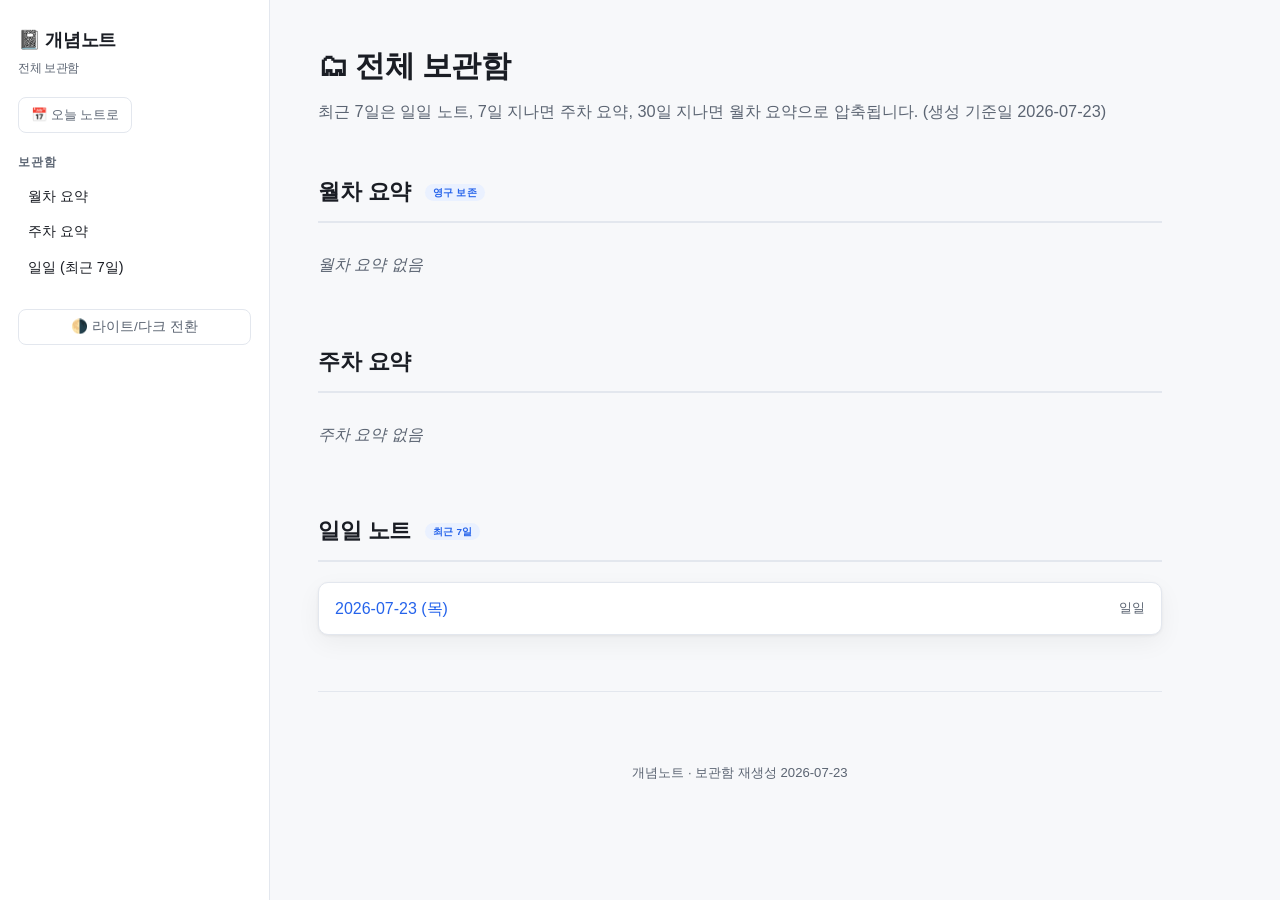
==== archive.html @ 5d5431de "공개 개념노트: 초기 발행 (일반 개념만, 비공개 섹션 제외)" ====
<!DOCTYPE html>
<html lang="ko"><head><meta charset="UTF-8">
<meta name="viewport" content="width=device-width, initial-scale=1.0">
<title>개념노트 · 전체 보관함</title>
<link rel="stylesheet" href="assets/style.css">
</head><body><div class="wrap">
<aside>
  <div class="brand">📓 개념노트<small>전체 보관함</small></div>
  <a class="homelink" href="index.html">📅 오늘 노트로</a>
  <nav>
    <div class="day">보관함</div>
    <a href="#monthly">월차 요약</a>
    <a href="#weekly">주차 요약</a>
    <a href="#daily">일일 (최근 7일)</a>
  </nav>
  <button class="themebtn" onclick="toggleTheme()">🌗 라이트/다크 전환</button>
</aside>
<main>
  <h1>🗂 전체 보관함</h1>
  <p class="lede">최근 7일은 일일 노트, 7일 지나면 주차 요약, 30일 지나면 월차 요약으로 압축됩니다. (생성 기준일 2026-07-23)</p>
  <section id="monthly"><h2>월차 요약 <span class="tag">영구 보존</span></h2><p class="empty">월차 요약 없음</p></section>
  <section id="weekly"><h2>주차 요약</h2><p class="empty">주차 요약 없음</p></section>
  <section id="daily"><h2>일일 노트 <span class="tag">최근 7일</span></h2><div class="arcgrid"><div class="arcrow"><a href="daily/2026-07-23.html">2026-07-23 (목)</a><span class="meta">일일</span></div></div></section>
  <hr><footer>개념노트 · 보관함 재생성 2026-07-23</footer>
</main></div>
<script>
  function toggleTheme(){var el=document.documentElement,cur=el.getAttribute('data-theme');
    var dark=cur?cur==='dark':window.matchMedia('(prefers-color-scheme:dark)').matches;
    el.setAttribute('data-theme',dark?'light':'dark');
    try{localStorage.setItem('note-theme',dark?'light':'dark');}catch(e){}}
  (function(){try{var s=localStorage.getItem('note-theme');if(s)document.documentElement.setAttribute('data-theme',s);}catch(e){}})();
</script></body></html>
---- assets/style.css ----
/* 개념노트 공통 스타일 — daily / weekly / monthly / archive 공용 */
:root{
  --bg:#f7f8fa; --panel:#ffffff; --ink:#1a1d24; --muted:#5b6472;
  --line:#e3e7ee; --brand:#2563eb; --brand-soft:#eaf1ff;
  --green:#0f9d58; --green-soft:#e6f5ec;
  --amber:#b8860b; --amber-soft:#fbf3df;
  --purple:#7c3aed; --purple-soft:#f1ebff;
  --code-bg:#f2f4f8; --code-ink:#243b53; --shadow:0 1px 3px rgba(0,0,0,.06),0 8px 24px rgba(0,0,0,.05);
}
:root[data-theme="dark"]{
  --bg:#0e1116; --panel:#161b22; --ink:#e6edf3; --muted:#9aa4b2;
  --line:#272e39; --brand:#5b9bff; --brand-soft:#16263f;
  --green:#3fb984; --green-soft:#122a20;
  --amber:#d6a53a; --amber-soft:#2b2410;
  --purple:#a78bfa; --purple-soft:#221a3a;
  --code-bg:#0b0f14; --code-ink:#cdd9e5; --shadow:0 1px 3px rgba(0,0,0,.4),0 8px 24px rgba(0,0,0,.3);
}
@media (prefers-color-scheme:dark){
  :root:not([data-theme="light"]){
    --bg:#0e1116; --panel:#161b22; --ink:#e6edf3; --muted:#9aa4b2;
    --line:#272e39; --brand:#5b9bff; --brand-soft:#16263f;
    --green:#3fb984; --green-soft:#122a20;
    --amber:#d6a53a; --amber-soft:#2b2410;
    --purple:#a78bfa; --purple-soft:#221a3a;
    --code-bg:#0b0f14; --code-ink:#cdd9e5; --shadow:0 1px 3px rgba(0,0,0,.4),0 8px 24px rgba(0,0,0,.3);
  }
}
*{box-sizing:border-box}
html{scroll-behavior:smooth}
body{margin:0;background:var(--bg);color:var(--ink);
  font-family:-apple-system,BlinkMacSystemFont,"Segoe UI","Malgun Gothic","맑은 고딕",sans-serif;
  line-height:1.7;font-size:16px;}
a{color:var(--brand);text-decoration:none}
a:hover{text-decoration:underline}
.wrap{display:grid;grid-template-columns:270px 1fr;gap:0;min-height:100vh}
aside{position:sticky;top:0;height:100vh;overflow-y:auto;background:var(--panel);
  border-right:1px solid var(--line);padding:24px 18px}
main{padding:40px 48px;max-width:940px}
@media(max-width:860px){
  .wrap{grid-template-columns:1fr}
  aside{position:static;height:auto;border-right:none;border-bottom:1px solid var(--line)}
  main{padding:28px 20px}
}
.brand{font-weight:800;font-size:1.15rem;letter-spacing:-.02em;margin:0 0 4px}
.brand small{display:block;font-weight:500;color:var(--muted);font-size:.72rem;margin-top:4px}
.homelink{display:inline-block;margin-top:14px;font-size:.82rem;padding:6px 12px;
  border:1px solid var(--line);border-radius:8px;color:var(--muted)}
.homelink:hover{border-color:var(--brand);color:var(--brand);text-decoration:none}
nav{margin-top:20px;font-size:.9rem}
nav .day{font-size:.72rem;text-transform:uppercase;letter-spacing:.08em;color:var(--muted);
  margin:18px 0 6px;font-weight:700}
nav a{display:block;color:var(--ink);padding:5px 10px;border-radius:7px;margin:1px 0}
nav a:hover{background:var(--brand-soft);text-decoration:none}
.themebtn{margin-top:24px;width:100%;padding:8px;border:1px solid var(--line);
  background:transparent;color:var(--muted);border-radius:8px;cursor:pointer;font-size:.85rem}
.themebtn:hover{border-color:var(--brand);color:var(--brand)}
h1{font-size:1.9rem;letter-spacing:-.02em;margin:0 0 6px}
.lede{color:var(--muted);margin:0 0 34px;font-size:1.02rem}
section{margin:0 0 56px;scroll-margin-top:20px}
h2{font-size:1.4rem;letter-spacing:-.01em;border-bottom:2px solid var(--line);
  padding-bottom:10px;margin:48px 0 20px}
h2 .tag{font-size:.62rem;vertical-align:middle;background:var(--brand-soft);color:var(--brand);
  padding:3px 8px;border-radius:20px;margin-left:8px;font-weight:700;letter-spacing:.02em}
h3{font-size:1.1rem;margin:28px 0 10px}
p{margin:10px 0}
.cards{display:grid;grid-template-columns:repeat(auto-fill,minmax(220px,1fr));gap:14px;margin:18px 0}
.card{background:var(--panel);border:1px solid var(--line);border-radius:12px;padding:16px;box-shadow:var(--shadow)}
.card .ic{font-size:1.5rem}
.card b{display:block;margin:6px 0 3px;font-size:1rem}
.card span{color:var(--muted);font-size:.88rem}
.tablewrap{overflow-x:auto;margin:18px 0}
table{border-collapse:collapse;width:100%;font-size:.92rem;background:var(--panel);
  border-radius:12px;overflow:hidden;box-shadow:var(--shadow)}
th,td{padding:11px 14px;text-align:left;border-bottom:1px solid var(--line);vertical-align:top}
th{background:var(--brand-soft);color:var(--ink);font-weight:700;font-size:.82rem;
  text-transform:uppercase;letter-spacing:.03em}
tr:last-child td{border-bottom:none}
td code{white-space:nowrap}
pre{background:var(--code-bg);color:var(--code-ink);padding:16px 18px;border-radius:10px;
  overflow-x:auto;font-size:.84rem;line-height:1.5;border:1px solid var(--line);
  font-family:"SF Mono",Consolas,"D2Coding",Menlo,monospace;margin:16px 0}
code{font-family:"SF Mono",Consolas,"D2Coding",Menlo,monospace;background:var(--code-bg);
  padding:2px 6px;border-radius:5px;font-size:.85em;color:var(--code-ink)}
pre code{background:none;padding:0;color:inherit}
.diagram{background:var(--code-bg);border:1px solid var(--line);border-radius:10px;padding:18px;overflow-x:auto}
.diagram pre{background:none;border:none;margin:0;padding:0;color:var(--ink)}
.note{border-left:4px solid var(--brand);background:var(--brand-soft);padding:12px 16px;
  border-radius:0 10px 10px 0;margin:16px 0;font-size:.93rem}
.note.g{border-color:var(--green);background:var(--green-soft)}
.note.a{border-color:var(--amber);background:var(--amber-soft)}
.note.p{border-color:var(--purple);background:var(--purple-soft)}
.note b{color:var(--ink)}
.pill{display:inline-block;padding:2px 10px;border-radius:20px;font-size:.78rem;font-weight:700}
.pill.b{background:var(--brand-soft);color:var(--brand)}
.pill.g{background:var(--green-soft);color:var(--green)}
.pill.a{background:var(--amber-soft);color:var(--amber)}
.pill.p{background:var(--purple-soft);color:var(--purple)}
.imgslot{border:2px dashed var(--line);border-radius:12px;padding:24px;text-align:center;
  color:var(--muted);font-size:.85rem;margin:16px 0;background:var(--panel)}
hr{border:none;border-top:1px solid var(--line);margin:40px 0}
footer{color:var(--muted);font-size:.82rem;text-align:center;padding:30px 0}
/* archive 전용 */
.arcgrid{display:grid;gap:10px;margin:16px 0}
.arcrow{display:flex;justify-content:space-between;align-items:center;background:var(--panel);
  border:1px solid var(--line);border-radius:10px;padding:12px 16px;box-shadow:var(--shadow)}
.arcrow .meta{color:var(--muted);font-size:.82rem}
.empty{color:var(--muted);font-style:italic;padding:8px 0}
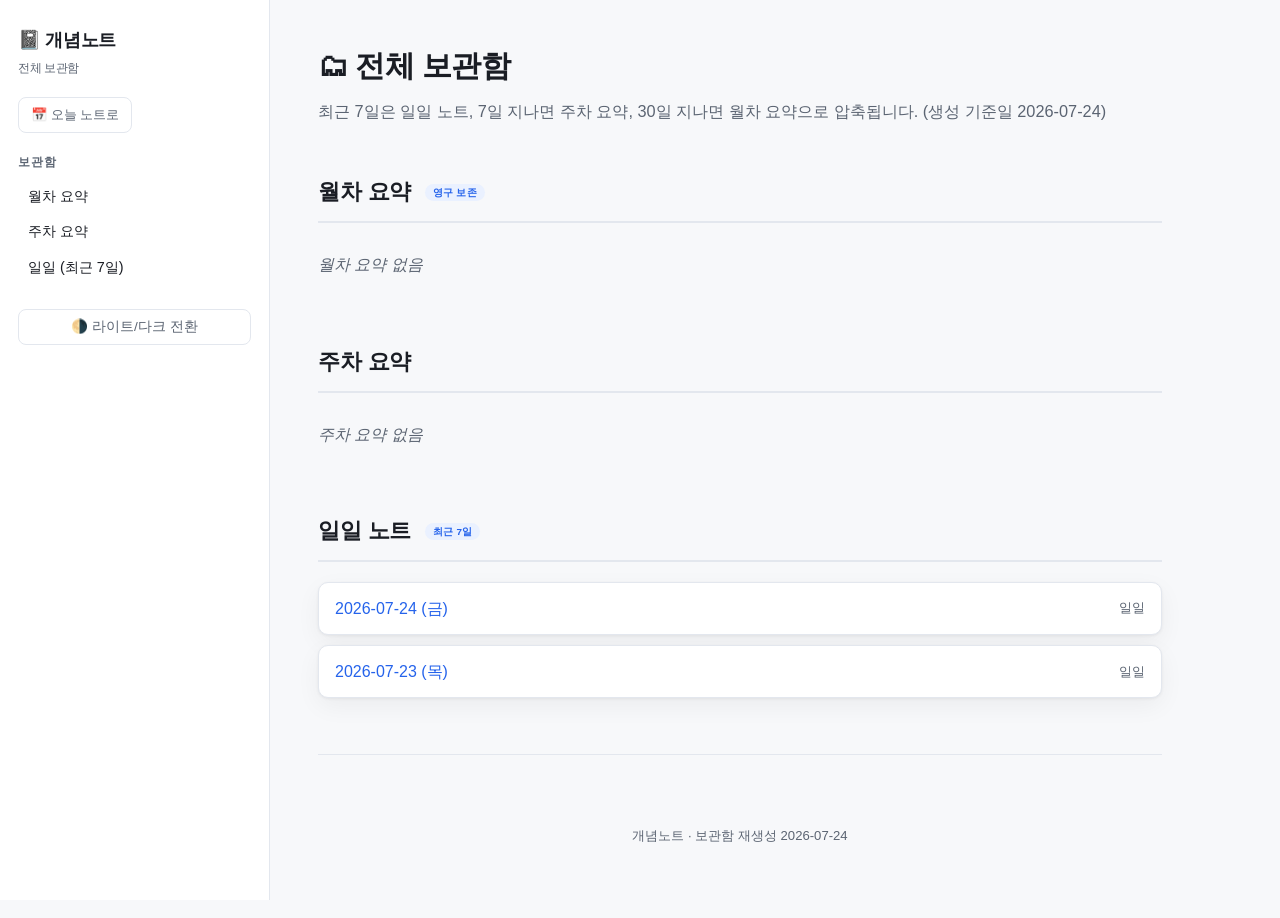
==== commit a5937723: "공개 개념노트: 2026-07-24 — 릴레이 모듈" ====
--- a/archive.html
+++ b/archive.html
@@ -17,11 +17,11 @@
 </aside>
 <main>
   <h1>🗂 전체 보관함</h1>
-  <p class="lede">최근 7일은 일일 노트, 7일 지나면 주차 요약, 30일 지나면 월차 요약으로 압축됩니다. (생성 기준일 2026-07-23)</p>
+  <p class="lede">최근 7일은 일일 노트, 7일 지나면 주차 요약, 30일 지나면 월차 요약으로 압축됩니다. (생성 기준일 2026-07-24)</p>
   <section id="monthly"><h2>월차 요약 <span class="tag">영구 보존</span></h2><p class="empty">월차 요약 없음</p></section>
   <section id="weekly"><h2>주차 요약</h2><p class="empty">주차 요약 없음</p></section>
-  <section id="daily"><h2>일일 노트 <span class="tag">최근 7일</span></h2><div class="arcgrid"><div class="arcrow"><a href="daily/2026-07-23.html">2026-07-23 (목)</a><span class="meta">일일</span></div></div></section>
-  <hr><footer>개념노트 · 보관함 재생성 2026-07-23</footer>
+  <section id="daily"><h2>일일 노트 <span class="tag">최근 7일</span></h2><div class="arcgrid"><div class="arcrow"><a href="daily/2026-07-24.html">2026-07-24 (금)</a><span class="meta">일일</span></div><div class="arcrow"><a href="daily/2026-07-23.html">2026-07-23 (목)</a><span class="meta">일일</span></div></div></section>
+  <hr><footer>개념노트 · 보관함 재생성 2026-07-24</footer>
 </main></div>
 <script>
   function toggleTheme(){var el=document.documentElement,cur=el.getAttribute('data-theme');
